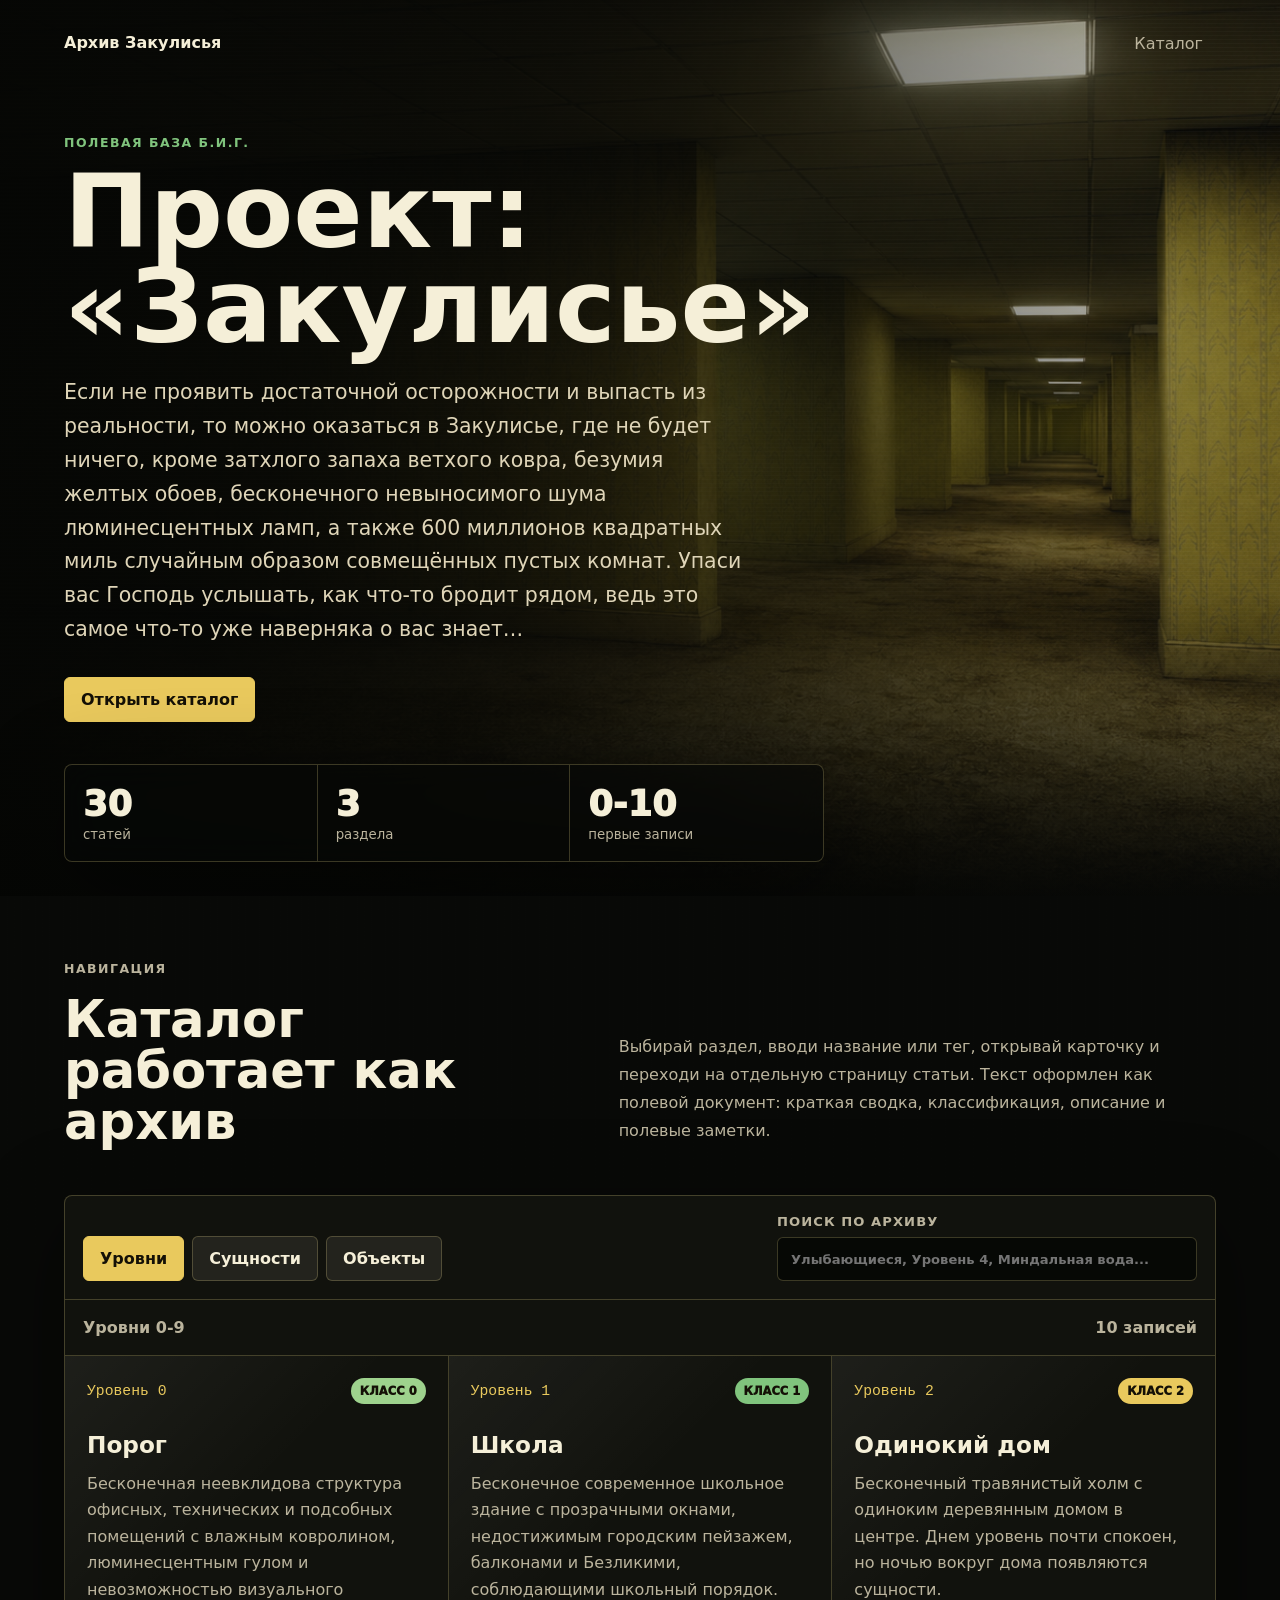
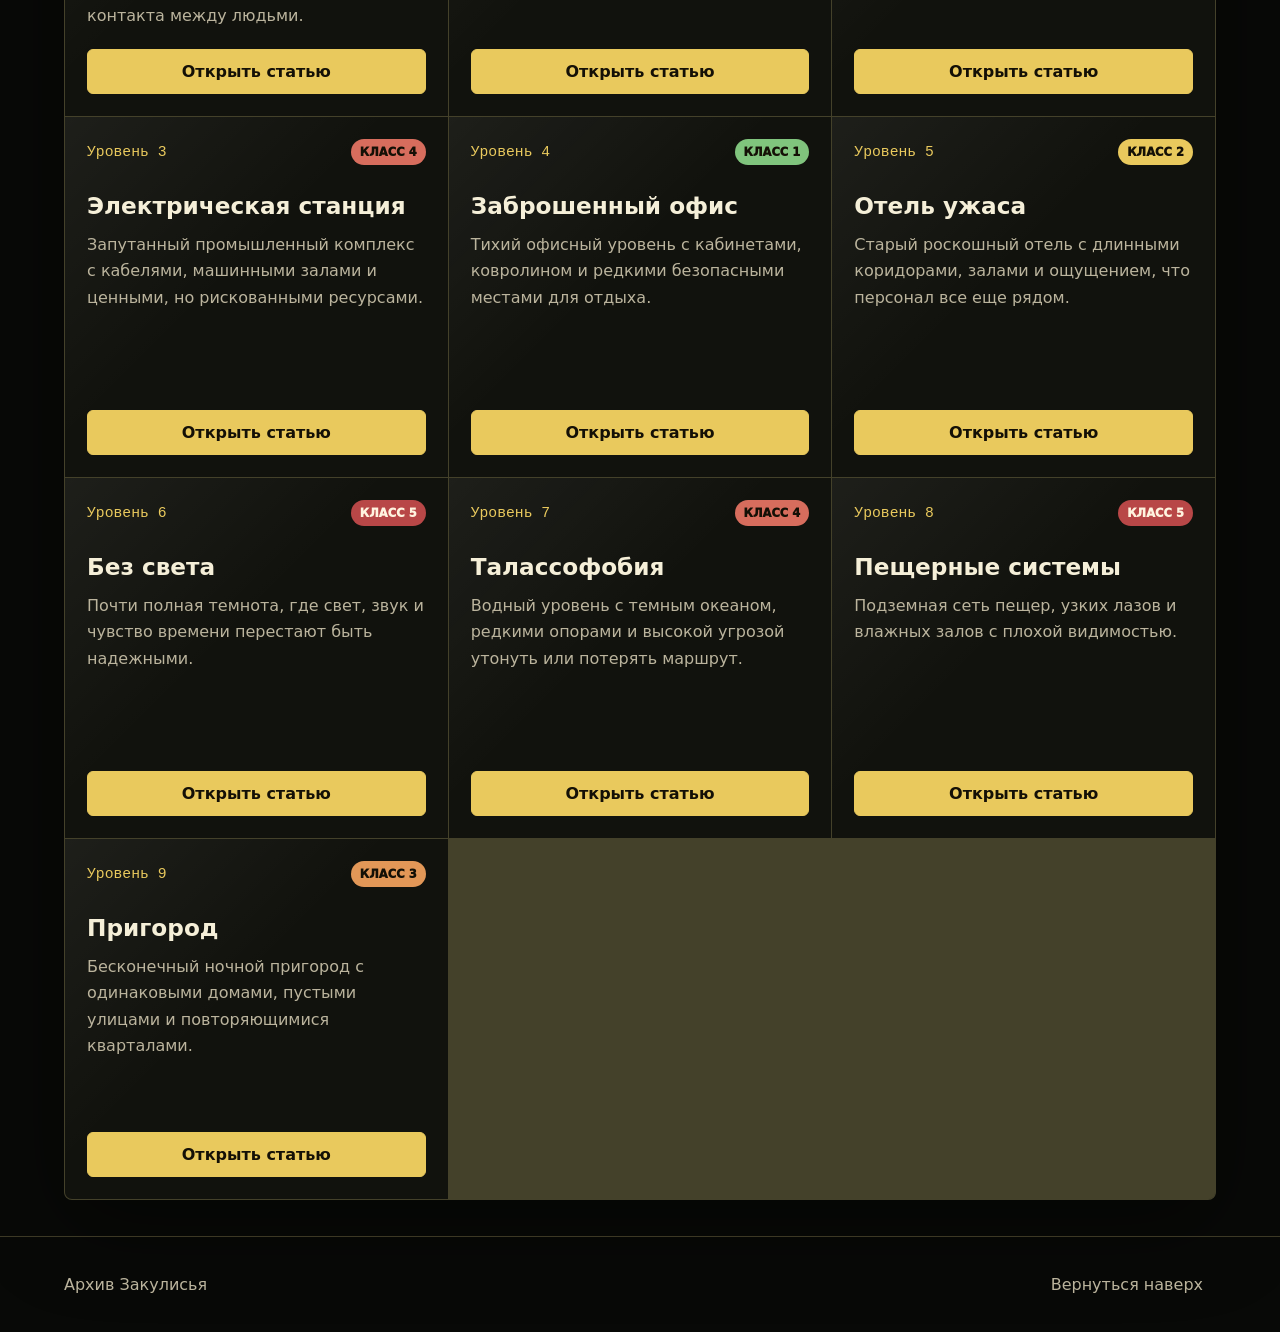
==== index.html @ 3fa53de5 "first commit" ====
<!doctype html>
<html lang="ru">
  <head>
    <meta charset="UTF-8" />
    <meta name="viewport" content="width=device-width, initial-scale=1.0" />
    <title>Архив Закулисья</title>
    <link rel="stylesheet" href="styles.css" />
  </head>
  <body>
    <header class="hero" id="top">
      <nav class="topbar" aria-label="Главная навигация">
        <a class="brand" href="#top" aria-label="Архив Закулисья">Архив Закулисья</a>
        <div class="nav-links">
          <a href="#archive">Каталог</a>
        </div>
      </nav>

      <section class="hero-content">
        <p class="kicker">Полевая база Б.И.Г.</p>
        <h1>Проект: «Закулисье»</h1>
        <p class="lead">
         Если не проявить достаточной осторожности и выпасть из реальности, то можно оказаться в Закулисье, где не будет ничего, кроме затхлого запаха ветхого ковра, безумия желтых обоев, бесконечного невыносимого шума люминесцентных ламп, а также 600 миллионов квадратных миль случайным образом совмещённых пустых комнат. Упаси вас Господь услышать, как что-то бродит рядом, ведь это самое что-то уже наверняка о вас знает…
        </p>
        <div class="hero-actions">
          <a class="button primary" href="#archive">Открыть каталог</a>
        </div>
      </section>

      <aside class="signal-panel" aria-label="Сводка архива">
        <div>
          <span>30</span>
          <small>статей</small>
        </div>
        <div>
          <span>3</span>
          <small>раздела</small>
        </div>
        <div>
          <span>0-10</span>
          <small>первые записи</small>
        </div>
      </aside>
    </header>

    <main>
      <section class="intro">
        <div>
          <p class="section-label">Навигация</p>
          <h2>Каталог работает как архив</h2>
        </div>
        <p>
          Выбирай раздел, вводи название или тег, открывай карточку и переходи
          на отдельную страницу статьи. Текст оформлен как полевой документ: краткая сводка,
          классификация, описание и полевые заметки.
        </p>
      </section>

      <section class="archive-shell" id="archive">
        <div class="controls" role="search">
          <div class="tabs" aria-label="Категории архива">
            <button class="tab active" type="button" data-filter="levels">Уровни</button>
            <button class="tab" type="button" data-filter="entities">Сущности</button>
            <button class="tab" type="button" data-filter="objects">Объекты</button>
          </div>
          <label class="search">
            <span>Поиск по архиву</span>
            <input id="searchInput" type="search" placeholder="Улыбающиеся, Уровень 4, Миндальная вода..." />
          </label>
        </div>

        <div class="archive-meta">
          <p id="categoryTitle">Уровни 0-9</p>
          <span id="resultCount">10 записей</span>
        </div>

        <div class="grid" id="cards" aria-live="polite"></div>
      </section>
    </main>

    <footer>
      <span>Архив Закулисья</span>
      <a href="#top">Вернуться наверх</a>
    </footer>

    <script src="script.js"></script>
  </body>
</html>
---- styles.css ----
:root {
  color-scheme: dark;
  --bg: #080907;
  --paper: #15150f;
  --paper-soft: #1c1b13;
  --panel: rgba(19, 20, 15, 0.9);
  --panel-strong: #11120d;
  --line: rgba(230, 211, 135, 0.24);
  --line-strong: rgba(230, 211, 135, 0.48);
  --text: #f5efd8;
  --muted: #bbb49d;
  --amber: #e9c95d;
  --green: #80c47d;
  --red: #d76d5d;
  --blue: #7eb8cb;
  --ink: #141006;
  --shadow: 0 24px 90px rgba(0, 0, 0, 0.46);
  font-family:
    Inter, ui-sans-serif, system-ui, -apple-system, BlinkMacSystemFont, "Segoe UI",
    sans-serif;
}

* {
  box-sizing: border-box;
}

html {
  scroll-behavior: smooth;
}

body {
  margin: 0;
  background:
    linear-gradient(180deg, rgba(8, 9, 7, 0.78), var(--bg) 44%),
    repeating-linear-gradient(90deg, rgba(255, 255, 255, 0.018) 0 1px, transparent 1px 7px),
    var(--bg);
  color: var(--text);
  overflow-x: hidden;
}

a {
  color: inherit;
}

h1,
h2,
h3,
p,
a,
button,
span,
small {
  overflow-wrap: anywhere;
}

button,
input {
  font: inherit;
}

.hero {
  min-height: 92vh;
  position: relative;
  display: grid;
  grid-template-rows: auto 1fr auto;
  padding: 24px clamp(18px, 5vw, 72px) 34px;
  overflow: hidden;
  isolation: isolate;
}

.hero::before {
  content: "";
  position: absolute;
  inset: 0;
  z-index: -2;
  background-image: url("assets/backrooms-hero.png");
  background-size: cover;
  background-position: center;
  transform: scale(1.02);
}

.hero::after {
  content: "";
  position: absolute;
  inset: 0;
  z-index: -1;
  background:
    linear-gradient(90deg, rgba(5, 6, 4, 0.92) 0%, rgba(5, 6, 4, 0.7) 46%, rgba(5, 6, 4, 0.24) 100%),
    linear-gradient(0deg, rgba(8, 9, 7, 0.98) 0%, transparent 34%),
    repeating-linear-gradient(0deg, rgba(255, 255, 255, 0.03) 0 1px, transparent 1px 4px);
}

.topbar,
footer {
  display: flex;
  align-items: center;
  justify-content: space-between;
  gap: 18px;
}

.brand {
  font-weight: 900;
  text-decoration: none;
  line-height: 1.15;
}

.nav-links {
  display: flex;
  flex-wrap: wrap;
  gap: 8px;
}

.nav-links a,
footer a {
  color: var(--muted);
  text-decoration: none;
  border: 1px solid transparent;
  padding: 9px 12px;
}

.nav-links a:hover,
footer a:hover {
  color: var(--text);
  border-color: var(--line);
}

.article-top {
  padding: 24px clamp(18px, 5vw, 72px);
  border-bottom: 1px solid var(--line);
  background:
    linear-gradient(90deg, rgba(232, 201, 90, 0.1), transparent 42%),
    rgba(7, 8, 7, 0.92);
}

.hero-content {
  align-self: center;
  width: min(820px, 100%);
  padding: 72px 0 42px;
}

.kicker,
.section-label {
  margin: 0 0 14px;
  color: var(--green);
  font-size: 0.78rem;
  font-weight: 900;
  letter-spacing: 0.12em;
  text-transform: uppercase;
}

h1,
h2,
h3,
h4,
p {
  margin-top: 0;
}

h1 {
  margin-bottom: 22px;
  font-size: clamp(2.6rem, 8vw, 6.8rem);
  line-height: 0.93;
  letter-spacing: 0;
  max-width: 13ch;
}

h2 {
  margin-bottom: 14px;
  font-size: clamp(2rem, 4vw, 4.4rem);
  line-height: 1;
  letter-spacing: 0;
}

h3 {
  line-height: 1.15;
}

.lead {
  max-width: 690px;
  color: #dfd5b8;
  font-size: clamp(1.04rem, 2vw, 1.28rem);
  line-height: 1.65;
}

.hero-actions {
  display: flex;
  flex-wrap: wrap;
  gap: 12px;
  margin-top: 30px;
}

.button,
.tab,
.open-article {
  border: 1px solid var(--line);
  border-radius: 6px;
  background: rgba(246, 240, 220, 0.08);
  color: var(--text);
  min-height: 44px;
  padding: 12px 16px;
  text-decoration: none;
  font-weight: 900;
  cursor: pointer;
}

.button.primary,
.tab.active,
.open-article {
  background: var(--amber);
  color: var(--ink);
  border-color: var(--amber);
}

.button.secondary:hover,
.tab:not(.active):hover {
  border-color: rgba(232, 201, 90, 0.72);
  background: rgba(232, 201, 90, 0.12);
}

.signal-panel {
  display: grid;
  grid-template-columns: repeat(3, minmax(0, 1fr));
  width: min(760px, 100%);
  border: 1px solid var(--line);
  border-radius: 8px;
  background: rgba(7, 8, 7, 0.7);
  backdrop-filter: blur(16px);
  box-shadow: var(--shadow);
  overflow: hidden;
}

.signal-panel div {
  padding: 18px;
  border-right: 1px solid var(--line);
}

.signal-panel div:last-child {
  border-right: 0;
}

.signal-panel span {
  display: block;
  font-size: clamp(1.4rem, 3vw, 2.2rem);
  font-weight: 950;
}

.signal-panel small {
  color: var(--muted);
}

main {
  padding: 62px clamp(18px, 5vw, 72px) 36px;
}

.article-main {
  padding-top: 42px;
}

.intro {
  display: grid;
  grid-template-columns: minmax(240px, 0.8fr) minmax(280px, 1fr);
  gap: clamp(24px, 6vw, 86px);
  align-items: end;
  max-width: 1180px;
  margin: 0 auto 34px;
}

.intro p {
  color: var(--muted);
  line-height: 1.75;
}

.archive-shell {
  max-width: 1280px;
  margin: 0 auto;
  border: 1px solid var(--line);
  border-radius: 8px;
  background: var(--panel);
  box-shadow: var(--shadow);
  overflow: hidden;
}

.controls {
  display: grid;
  grid-template-columns: 1fr minmax(260px, 420px);
  gap: 16px;
  align-items: end;
  padding: 18px;
  border-bottom: 1px solid var(--line);
}

.tabs {
  display: flex;
  flex-wrap: wrap;
  gap: 8px;
}

.search {
  display: grid;
  gap: 8px;
  color: var(--muted);
  font-size: 0.82rem;
  font-weight: 900;
  text-transform: uppercase;
  letter-spacing: 0.08em;
}

.search input {
  width: 100%;
  min-height: 44px;
  border: 1px solid var(--line);
  border-radius: 6px;
  background: rgba(5, 6, 4, 0.78);
  color: var(--text);
  padding: 11px 13px;
  font-weight: 650;
  text-transform: none;
  letter-spacing: 0;
  outline: none;
}

.search input:focus {
  border-color: var(--amber);
  box-shadow: 0 0 0 3px rgba(232, 201, 90, 0.16);
}

.archive-meta {
  display: flex;
  align-items: center;
  justify-content: space-between;
  gap: 14px;
  padding: 18px;
  border-bottom: 1px solid var(--line);
  color: var(--muted);
}

.archive-meta p,
.archive-meta span {
  margin: 0;
  font-weight: 900;
}

.grid {
  display: grid;
  grid-template-columns: repeat(3, minmax(0, 1fr));
  gap: 1px;
  background: var(--line);
}

.card {
  min-height: 360px;
  display: flex;
  flex-direction: column;
  padding: 22px;
  background:
    linear-gradient(135deg, rgba(255, 255, 255, 0.055), transparent 44%),
    var(--panel-strong);
}

.card:hover {
  background:
    linear-gradient(135deg, rgba(232, 201, 90, 0.12), transparent 50%),
    #17180f;
}

.card-top,
.article-meta {
  display: flex;
  align-items: center;
  justify-content: space-between;
  gap: 12px;
}

.card-top {
  margin-bottom: 28px;
}

.number,
.doc-code {
  color: var(--amber);
  font-family: "Courier New", monospace;
  font-size: 0.92rem;
}

.danger,
.state-pill {
  color: var(--ink);
  background: var(--amber);
  border-radius: 999px;
  padding: 6px 9px;
  font-size: 0.72rem;
  font-weight: 950;
  text-transform: uppercase;
}

.danger.class-0,
.state-pill.class-0 {
  background: #9ed28d;
}

.danger.class-1,
.state-pill.class-1,
.danger.safe,
.state-pill.safe {
  background: var(--green);
}

.danger.class-2,
.state-pill.class-2,
.danger.warning,
.state-pill.warning {
  background: var(--amber);
}

.danger.class-3,
.state-pill.class-3 {
  background: #e29757;
}

.danger.class-4,
.state-pill.class-4 {
  background: var(--red);
}

.danger.class-5,
.state-pill.class-5 {
  background: #b84747;
  color: #fff3df;
}

.danger.hostile,
.state-pill.hostile {
  background: var(--red);
}

.danger.unknown,
.state-pill.unknown {
  background: var(--blue);
}

.card h3 {
  margin-bottom: 12px;
  font-size: 1.45rem;
}

.card p {
  color: var(--muted);
  line-height: 1.65;
}

.open-article {
  display: inline-flex;
  align-items: center;
  justify-content: center;
  width: 100%;
  margin-top: auto;
  text-align: center;
}

.reader-shell {
  max-width: 1080px;
  margin: 76px auto 0;
}

.article-page {
  min-height: 720px;
  border: 1px solid var(--line);
  border-radius: 8px;
  background:
    linear-gradient(90deg, rgba(255, 255, 255, 0.035), transparent 22%),
    var(--paper);
  box-shadow: var(--shadow);
  overflow: hidden;
}

.article-header {
  padding: clamp(22px, 4vw, 42px);
  border-bottom: 1px solid var(--line);
  background:
    linear-gradient(135deg, rgba(232, 201, 90, 0.13), transparent 38%),
    var(--paper-soft);
}

.article-header h2 {
  max-width: 920px;
  margin: 12px 0 12px;
  font-size: clamp(2.1rem, 6vw, 5.2rem);
}

.article-subtitle {
  max-width: 820px;
  color: #ded5ba;
  font-size: 1.08rem;
  line-height: 1.7;
}

.survival-box {
  display: grid;
  grid-template-columns: minmax(160px, 220px) 1fr;
  margin: clamp(18px, 4vw, 30px) clamp(22px, 4vw, 42px) 0;
  border: 1px solid var(--line-strong);
  border-radius: 8px;
  overflow: hidden;
}

.survival-grade {
  display: flex;
  align-items: center;
  justify-content: center;
  min-height: 120px;
  background: transparent;
  color: inherit;
  text-align: center;
  padding: 18px;
}

.survival-grade.class-0 {
  background: transparent;
}

.survival-grade.class-1 {
  background: transparent;
}

.survival-grade.class-3 {
  background: transparent;
}

.survival-grade.class-4 {
  background: transparent;
}

.survival-grade.class-5 {
  background: transparent;
  color: inherit;
}

.difficulty-icon {
  width: clamp(96px, 14vw, 148px);
  height: clamp(96px, 14vw, 148px);
  display: block;
  object-fit: contain;
  margin: 0 auto;
  filter: drop-shadow(0 8px 16px rgba(0, 0, 0, 0.24));
}

.survival-copy {
  display: grid;
  gap: 10px;
  padding: 18px;
  background: rgba(0, 0, 0, 0.16);
}

.survival-copy p {
  margin: 0;
  color: var(--muted);
  line-height: 1.65;
}

.article-body {
  padding: clamp(22px, 4vw, 42px);
}

.article-gallery {
  display: grid;
  grid-template-columns: 1.2fr 0.8fr;
  gap: 12px;
  margin: 0 0 30px;
}

.article-gallery figure {
  min-height: 210px;
  margin: 0;
  position: relative;
  border: 1px solid var(--line);
  border-radius: 8px;
  background:
    linear-gradient(135deg, rgba(232, 201, 90, 0.14), transparent),
    #10110d;
  overflow: hidden;
}

.article-gallery figure:first-child {
  grid-row: span 2;
  min-height: 438px;
}

.article-gallery img {
  width: 100%;
  height: 100%;
  display: block;
  object-fit: cover;
}

.article-gallery figcaption {
  position: absolute;
  left: 10px;
  right: 10px;
  bottom: 10px;
  border-radius: 6px;
  background: rgba(5, 6, 4, 0.78);
  color: var(--text);
  padding: 8px 10px;
  font-size: 0.82rem;
  line-height: 1.4;
}

.article-gallery .image-missing img {
  display: none;
}

.article-gallery .image-missing::before {
  content: "Добавь файл изображения в assets";
  position: absolute;
  inset: 0;
  display: grid;
  place-items: center;
  padding: 22px;
  color: var(--muted);
  text-align: center;
}

.toc {
  display: flex;
  flex-wrap: wrap;
  gap: 8px;
  margin-bottom: 28px;
}

.toc span {
  border: 1px solid var(--line);
  border-radius: 999px;
  color: var(--muted);
  padding: 7px 10px;
  font-size: 0.82rem;
}

.article-section {
  padding: 28px 0;
  border-top: 1px solid var(--line);
}

.article-section:first-of-type {
  border-top: 0;
  padding-top: 0;
}

.article-section h3 {
  margin-bottom: 14px;
  color: var(--amber);
  font-size: 1.35rem;
}

.article-section p {
  color: #d8cfb4;
  line-height: 1.78;
}

.empty-state {
  min-height: 260px;
}

footer {
  padding: 28px clamp(18px, 5vw, 72px);
  color: var(--muted);
  border-top: 1px solid var(--line);
}

@media (max-width: 980px) {
  .hero {
    min-height: 700px;
  }

  .controls,
  .intro {
    grid-template-columns: 1fr;
  }

  .grid {
    grid-template-columns: repeat(2, minmax(0, 1fr));
  }
}

@media (max-width: 680px) {
  body {
    background:
      linear-gradient(180deg, rgba(8, 9, 7, 0.9), var(--bg) 38%),
      var(--bg);
  }

  .hero {
    min-height: 620px;
    padding: 18px 14px;
  }

  .topbar,
  footer {
    align-items: flex-start;
    flex-direction: column;
    gap: 10px;
  }

  .article-top {
    padding: 16px 14px;
  }

  .brand {
    font-size: 1rem;
  }

  .nav-links,
  .hero-actions,
  .tabs {
    width: 100%;
  }

  .nav-links a {
    min-height: 40px;
    padding: 8px 10px;
  }

  .hero-content {
    padding: 38px 0 28px;
  }

  h1 {
    max-width: 100%;
    margin-bottom: 16px;
    font-size: clamp(2.15rem, 14vw, 3.4rem);
    line-height: 0.98;
  }

  h2 {
    font-size: clamp(1.7rem, 9vw, 2.55rem);
    line-height: 1.05;
  }

  .lead {
    font-size: 1rem;
    line-height: 1.55;
  }

  .button,
  .tab,
  .open-article {
    width: 100%;
    min-height: 46px;
    padding: 11px 12px;
  }

  .tabs {
    display: grid;
    grid-template-columns: 1fr;
  }

  .signal-panel,
  .survival-box,
  .article-gallery {
    grid-template-columns: 1fr;
  }

  .signal-panel div {
    border-right: 0;
    border-bottom: 1px solid var(--line);
  }

  .signal-panel div:last-child {
    border-bottom: 0;
  }

  main {
    padding: 38px 14px 28px;
  }

  .article-main {
    padding-top: 18px;
  }

  .intro {
    margin-bottom: 24px;
  }

  .intro p,
  .card p,
  .article-subtitle,
  .article-section p {
    line-height: 1.62;
  }

  .archive-shell,
  .article-page {
    border-radius: 6px;
  }

  .controls,
  .archive-meta {
    padding: 14px;
  }

  .archive-meta {
    align-items: flex-start;
    flex-direction: column;
  }

  .grid {
    grid-template-columns: 1fr;
  }

  .card {
    min-height: auto;
    padding: 18px;
  }

  .card-top {
    margin-bottom: 18px;
  }

  .card h3 {
    font-size: 1.28rem;
  }

  .reader-shell {
    margin: 0 auto;
  }

  .article-page {
    min-height: auto;
  }

  .article-meta {
    align-items: flex-start;
    flex-direction: column;
  }

  .article-header,
  .article-body {
    padding: 18px;
  }

  .article-header h2 {
    font-size: clamp(2rem, 13vw, 3.35rem);
    line-height: 1;
  }

  .article-subtitle {
    font-size: 0.98rem;
  }

  .survival-box {
    margin: 16px 18px 0;
  }

  .survival-grade {
    min-height: 96px;
    padding: 14px;
  }

  .difficulty-icon {
    width: min(42vw, 128px);
    height: min(42vw, 128px);
  }

  .survival-copy {
    padding: 14px;
  }

  .survival-copy p {
    line-height: 1.5;
  }

  .article-gallery {
    gap: 10px;
    margin-bottom: 22px;
  }

  .article-gallery figure,
  .article-gallery figure:first-child {
    min-height: auto;
    aspect-ratio: 4 / 3;
    grid-row: auto;
  }

  .article-gallery figcaption {
    position: static;
    border-radius: 0;
    background: rgba(5, 6, 4, 0.88);
  }

  .toc {
    gap: 6px;
    margin-bottom: 20px;
  }

  .toc span {
    border-radius: 6px;
    font-size: 0.78rem;
  }

  .article-section {
    padding: 22px 0;
  }

  footer {
    padding: 22px 14px;
  }
}

@media (max-width: 390px) {
  .hero {
    min-height: 580px;
  }

  .signal-panel span {
    font-size: 1.35rem;
  }

  .danger,
  .state-pill {
    font-size: 0.66rem;
  }
}
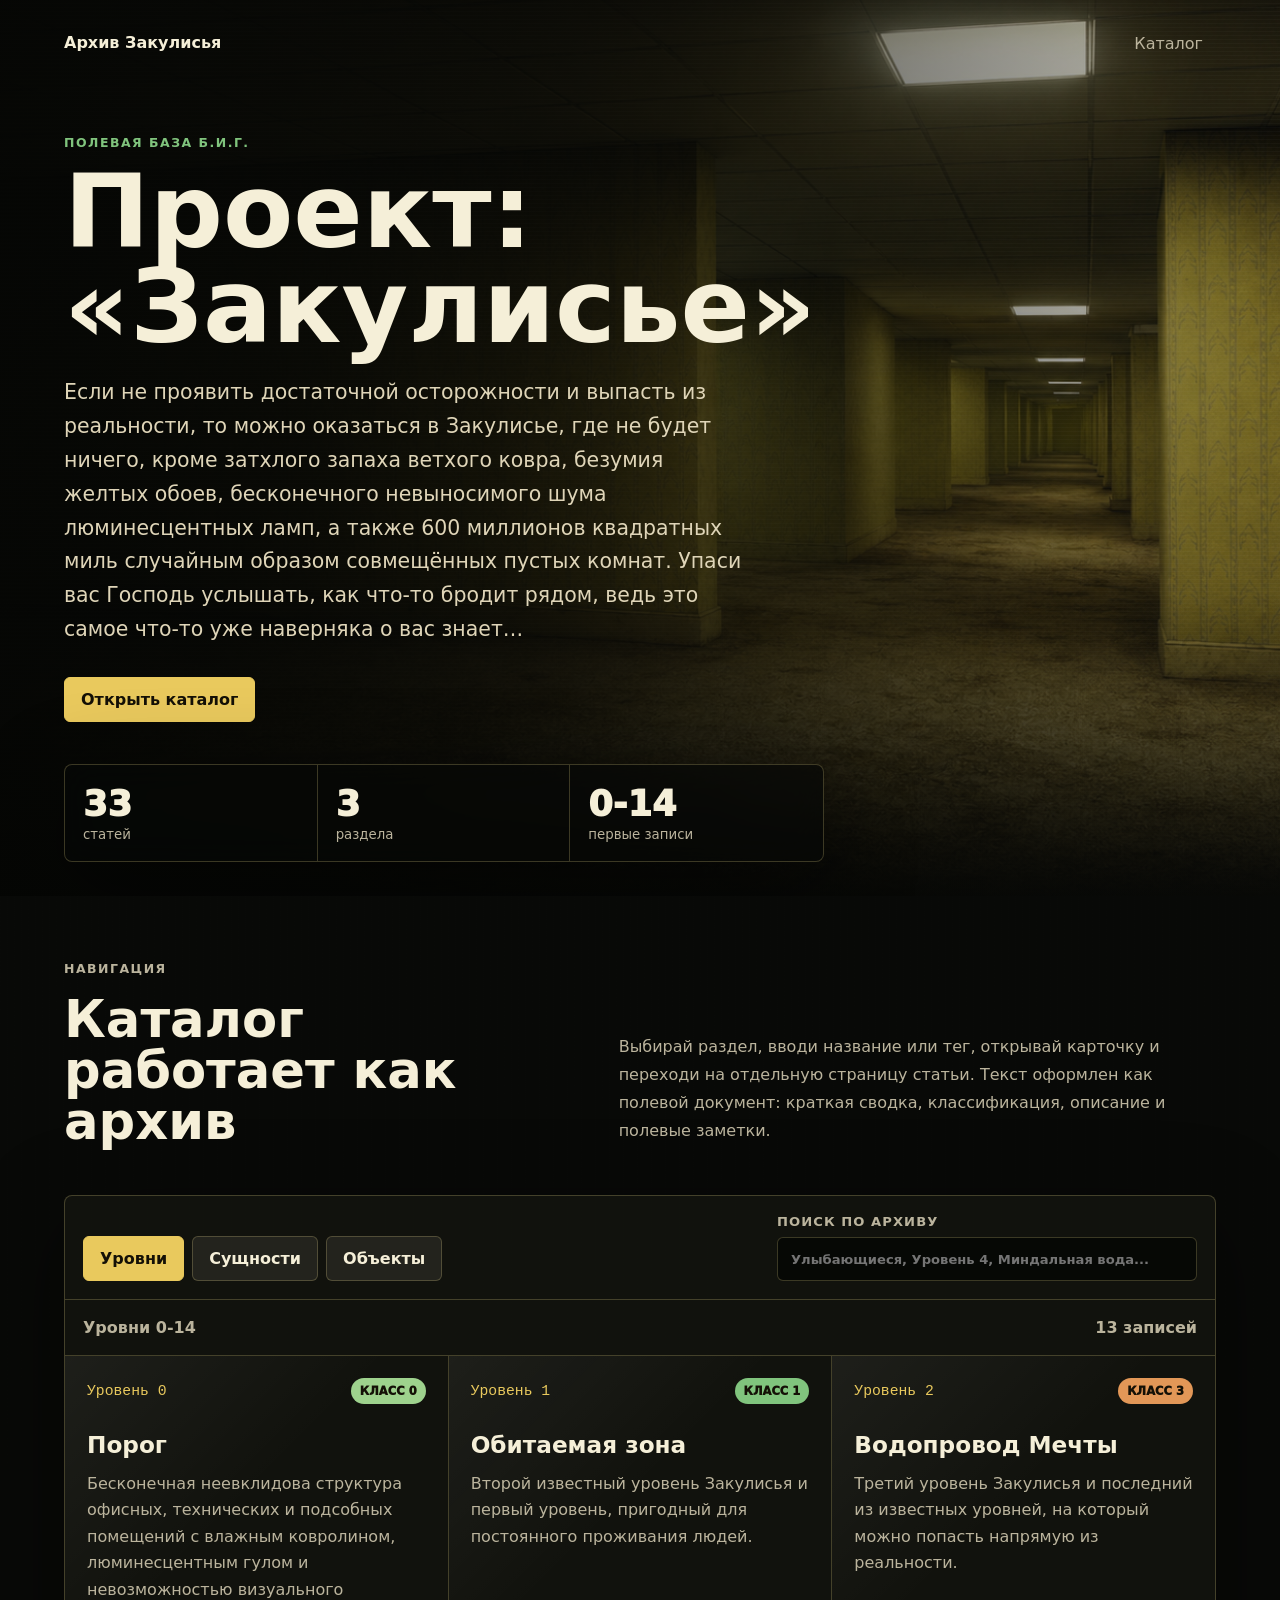
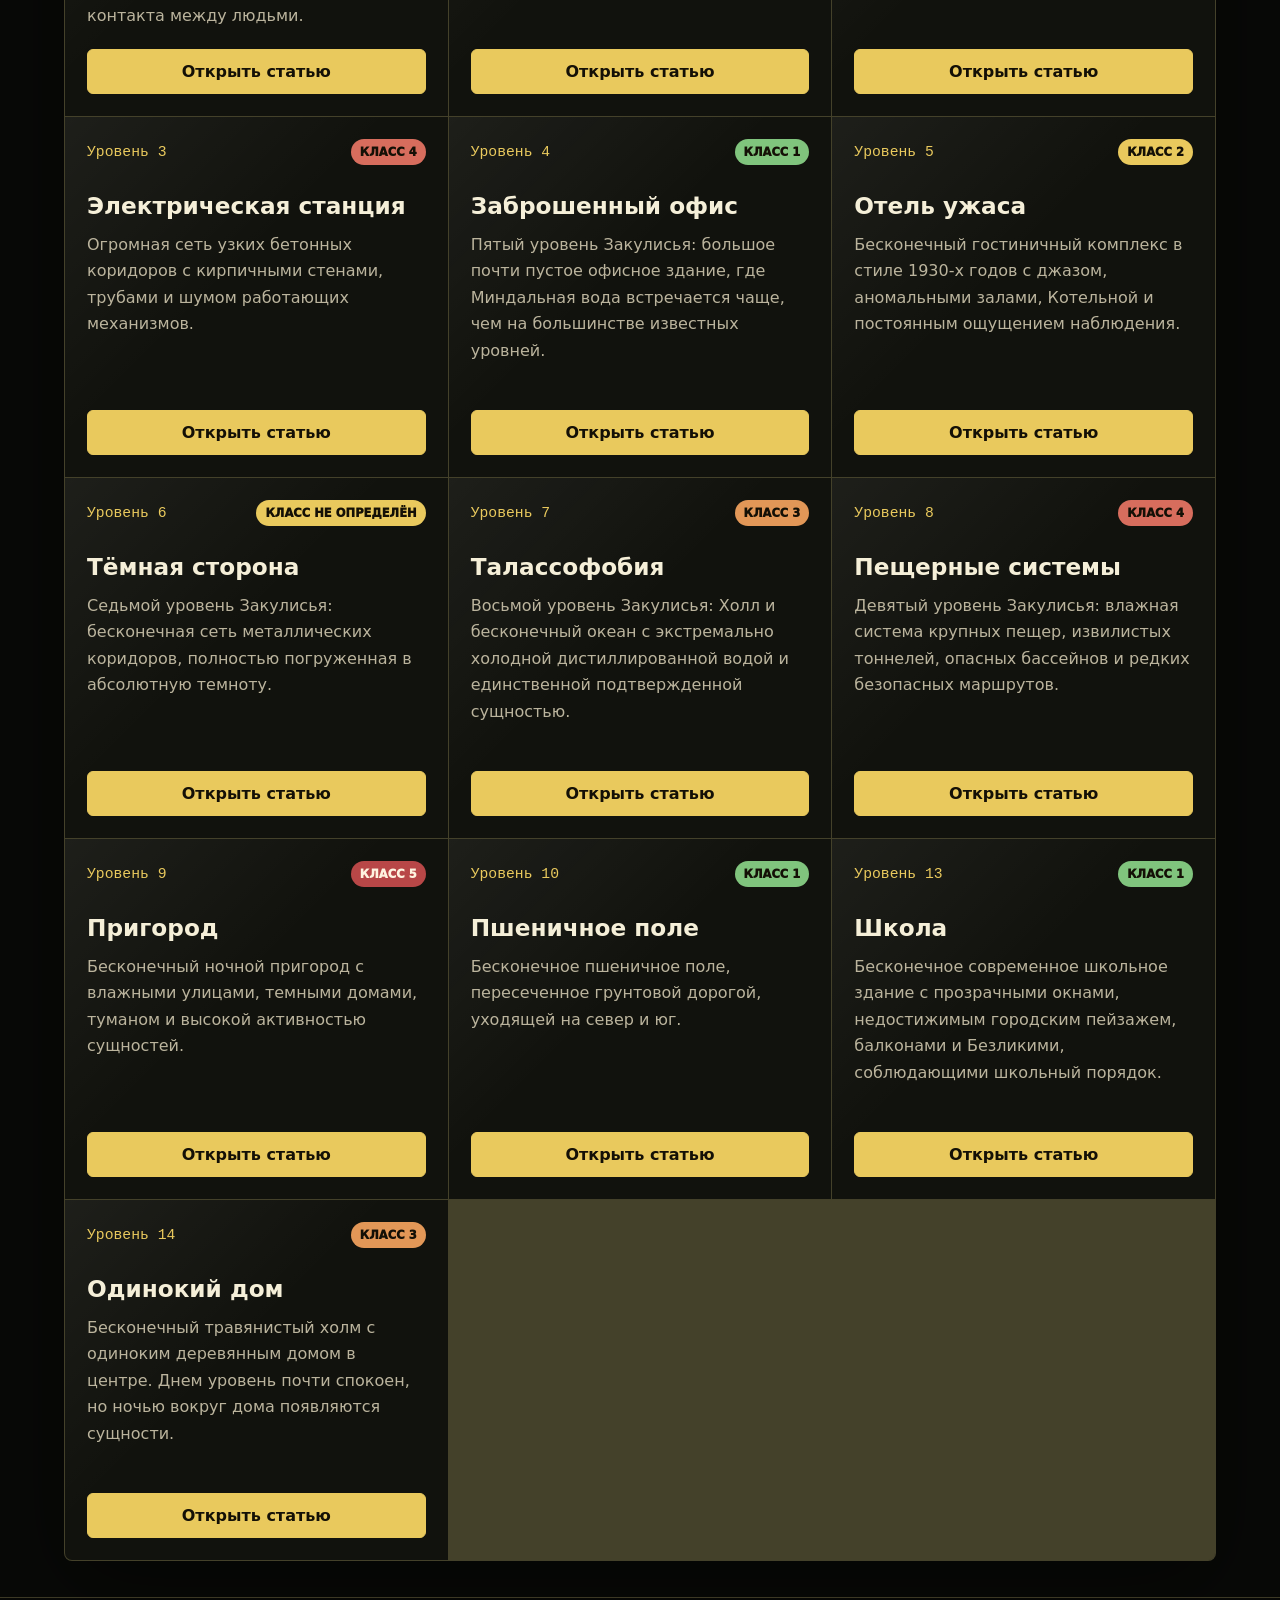
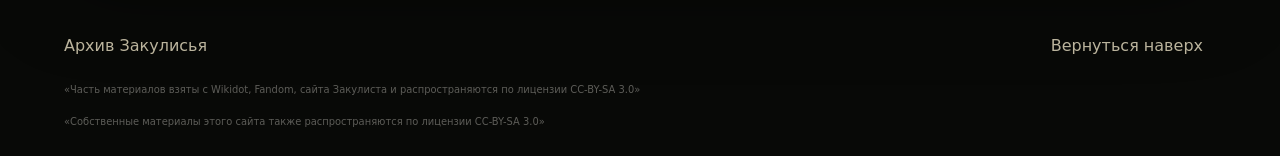
==== commit 59a00d6d: "second commit" ====
--- a/index.html
+++ b/index.html
@@ -28,7 +28,7 @@
 
       <aside class="signal-panel" aria-label="Сводка архива">
         <div>
-          <span>30</span>
+          <span>33</span>
           <small>статей</small>
         </div>
         <div>
@@ -36,7 +36,7 @@
           <small>раздела</small>
         </div>
         <div>
-          <span>0-10</span>
+          <span>0-14</span>
           <small>первые записи</small>
         </div>
       </aside>
@@ -69,8 +69,8 @@
         </div>
 
         <div class="archive-meta">
-          <p id="categoryTitle">Уровни 0-9</p>
-          <span id="resultCount">10 записей</span>
+          <p id="categoryTitle">Уровни 0-14</p>
+          <span id="resultCount">13 записей</span>
         </div>
 
         <div class="grid" id="cards" aria-live="polite"></div>
@@ -80,6 +80,8 @@
     <footer>
       <span>Архив Закулисья</span>
       <a href="#top">Вернуться наверх</a>
+      <small class="license-note">«Часть материалов взяты с Wikidot, Fandom, сайта Закулиста и распространяются по лицензии CC-BY-SA 3.0»</small>
+      <small class="license-note">«Собственные материалы этого сайта также распространяются по лицензии CC-BY-SA 3.0»</small>
     </footer>
 
     <script src="script.js"></script>
--- a/styles.css
+++ b/styles.css
@@ -664,6 +664,14 @@
   padding: 28px clamp(18px, 5vw, 72px);
   color: var(--muted);
   border-top: 1px solid var(--line);
+  flex-wrap: wrap;
+}
+
+.license-note {
+  flex-basis: 100%;
+  color: rgba(232, 230, 221, 0.38);
+  font-size: 0.62rem;
+  line-height: 1.35;
 }
 
 @media (max-width: 980px) {
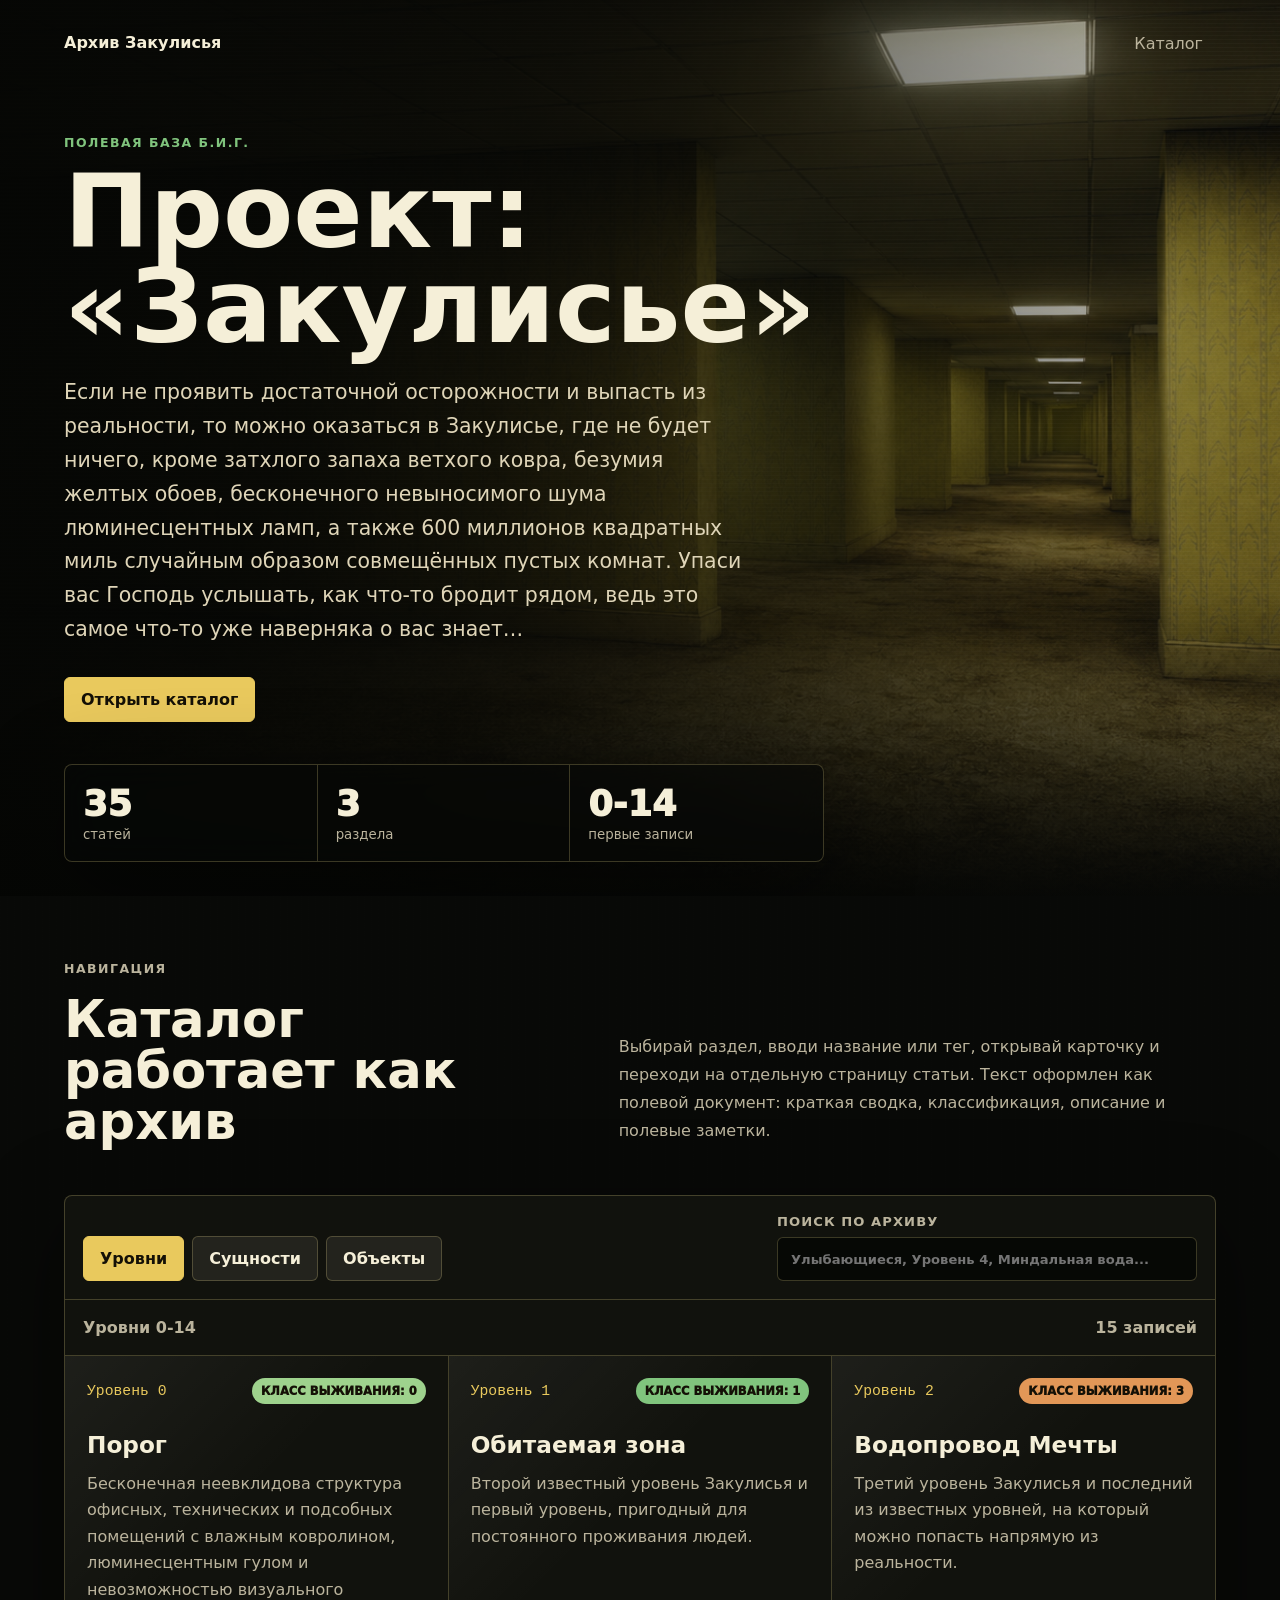
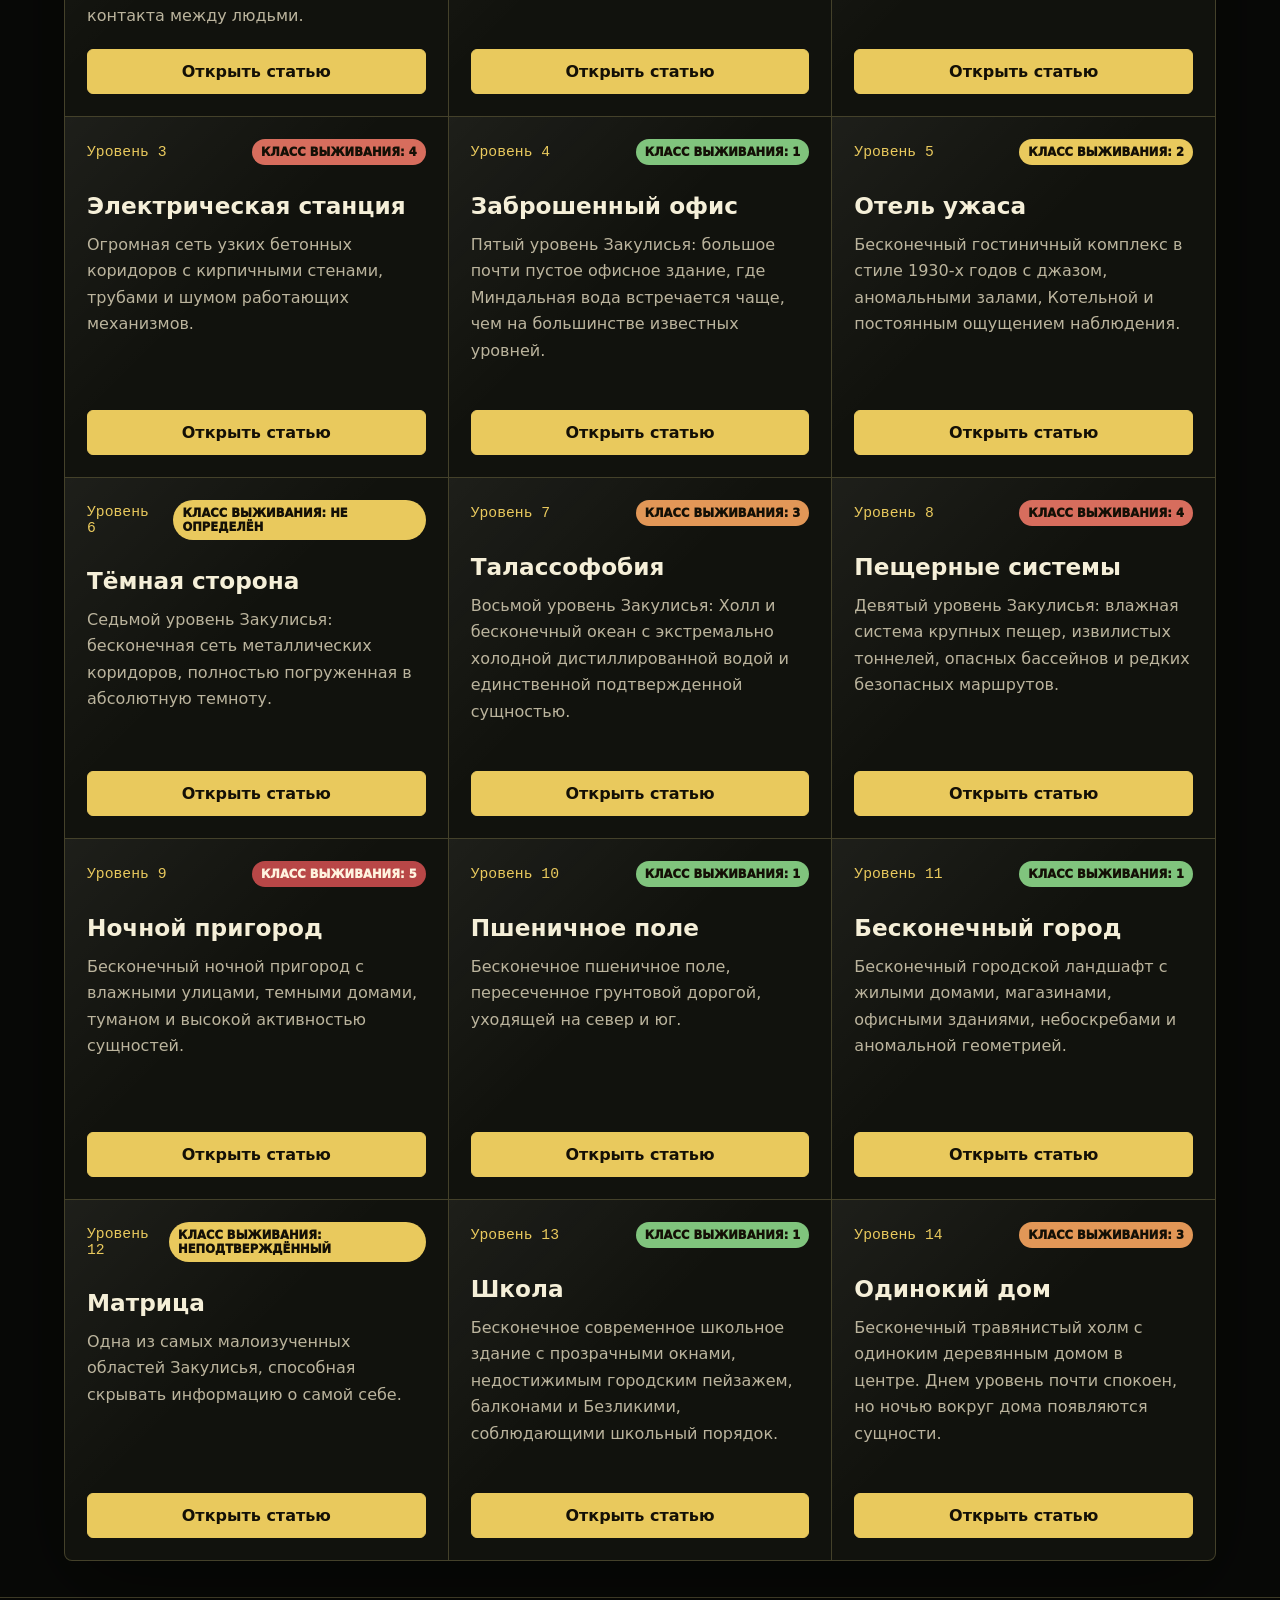
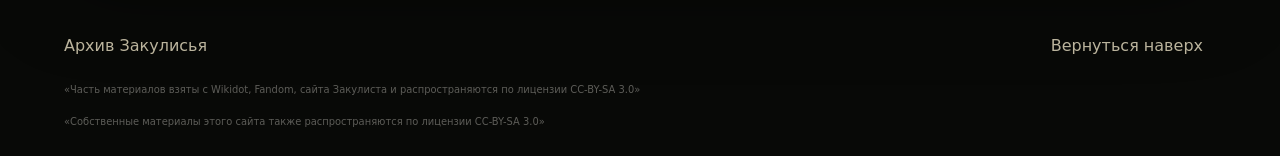
==== commit 8039d43d: "Add new levels" ====
--- a/index.html
+++ b/index.html
@@ -28,7 +28,7 @@
 
       <aside class="signal-panel" aria-label="Сводка архива">
         <div>
-          <span>33</span>
+          <span>35</span>
           <small>статей</small>
         </div>
         <div>
@@ -70,7 +70,7 @@
 
         <div class="archive-meta">
           <p id="categoryTitle">Уровни 0-14</p>
-          <span id="resultCount">13 записей</span>
+          <span id="resultCount">15 записей</span>
         </div>
 
         <div class="grid" id="cards" aria-live="polite"></div>
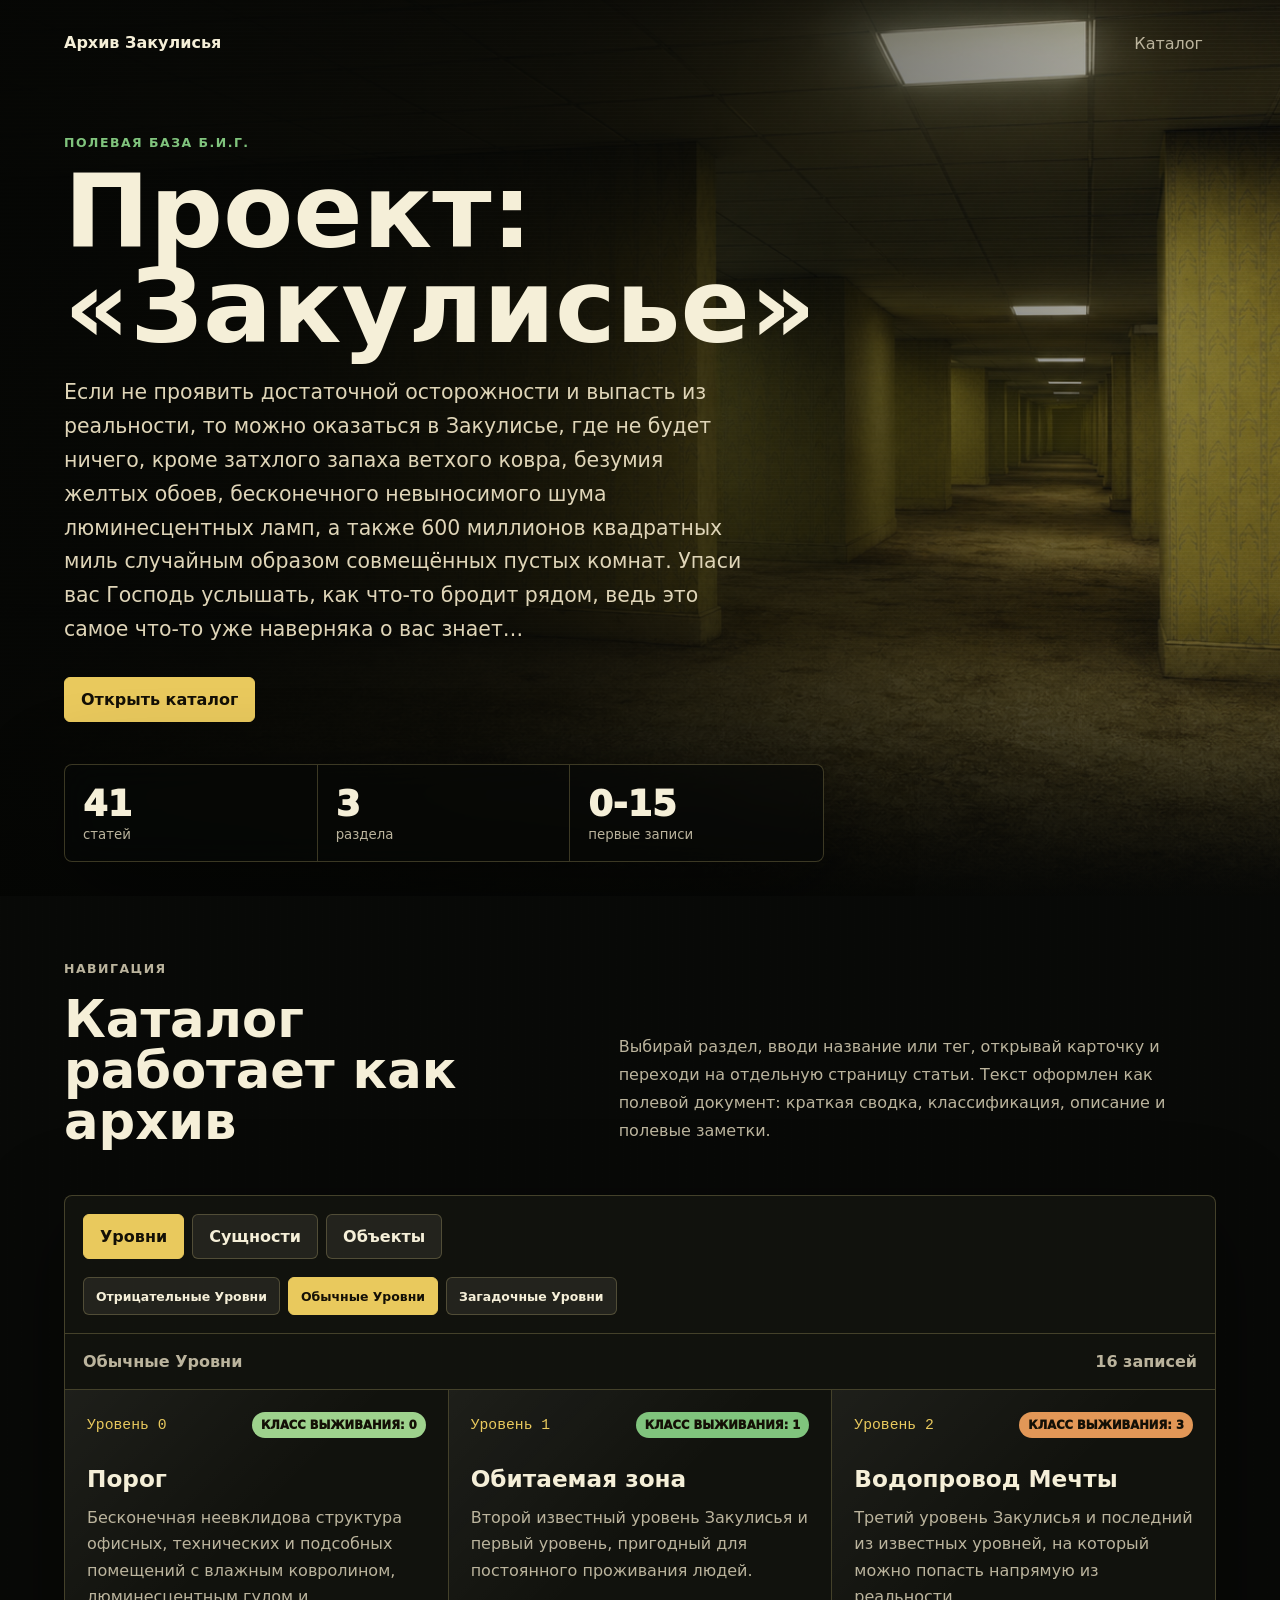
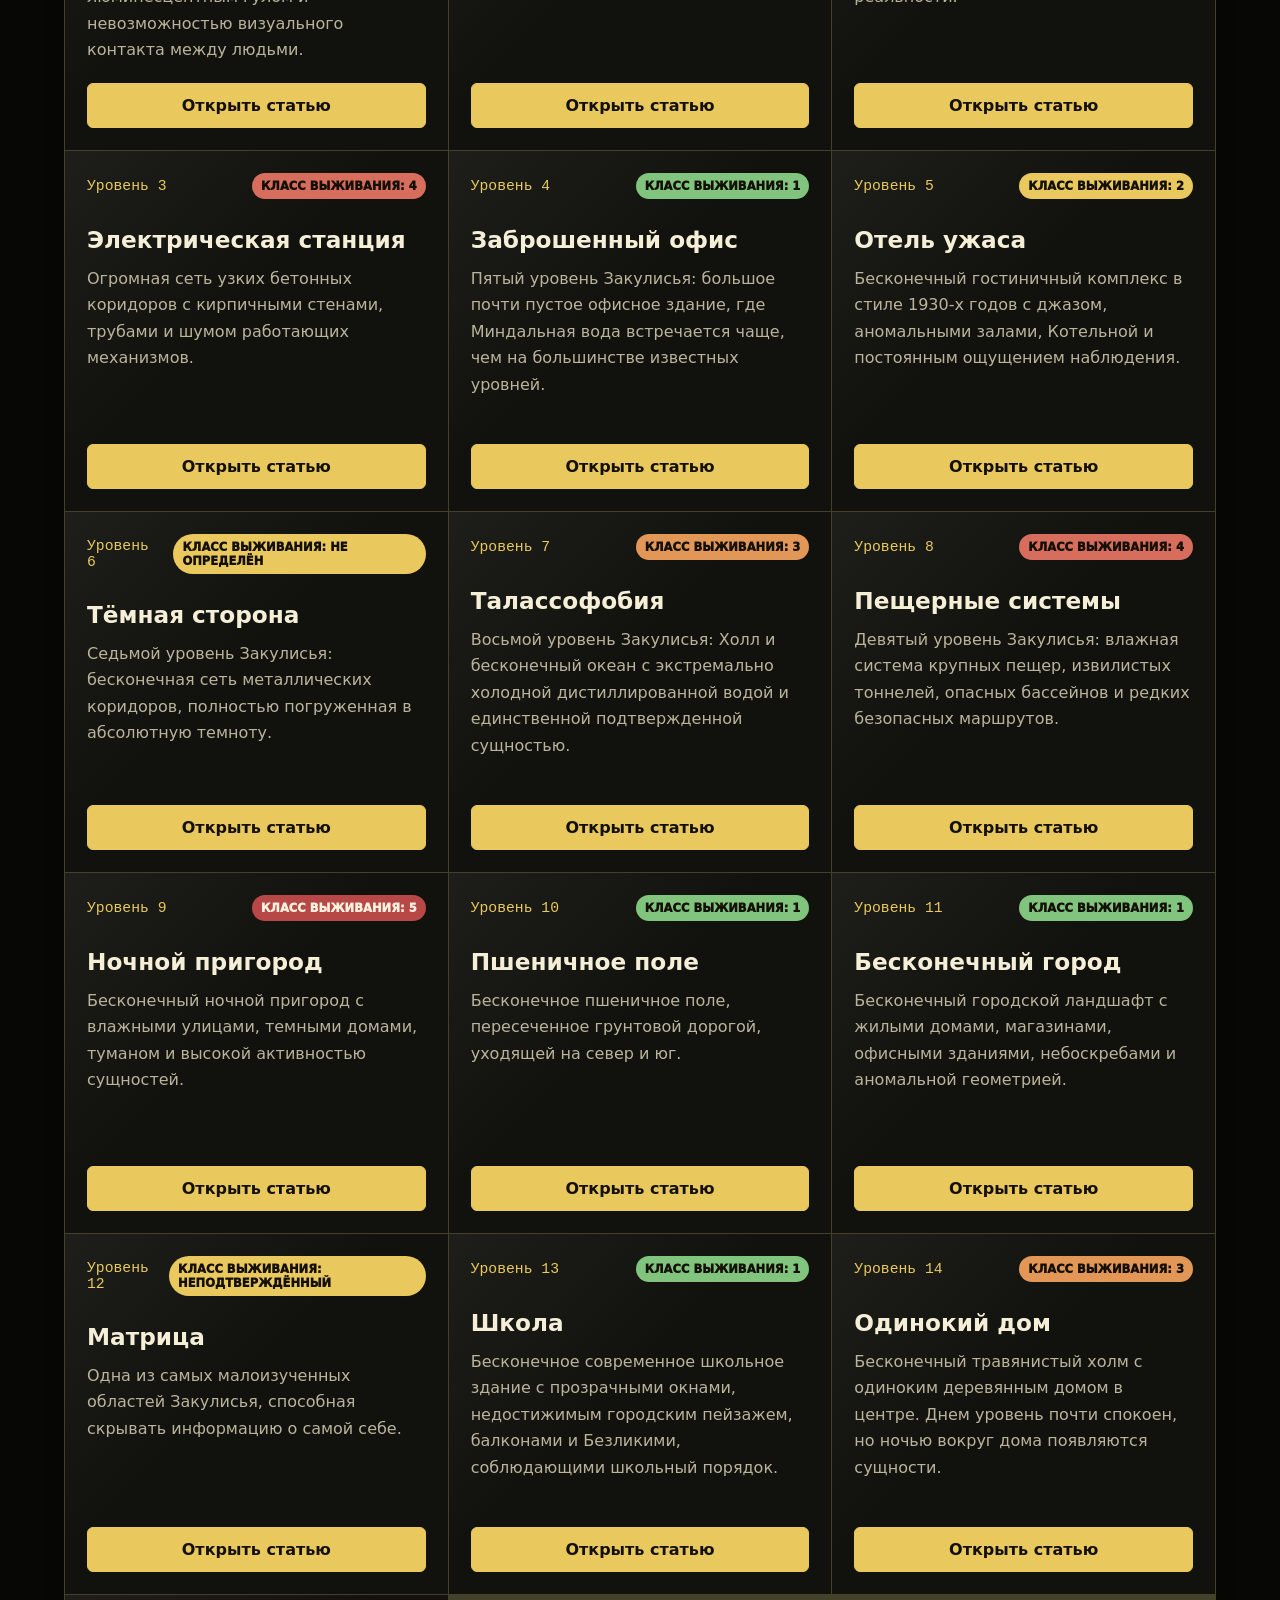
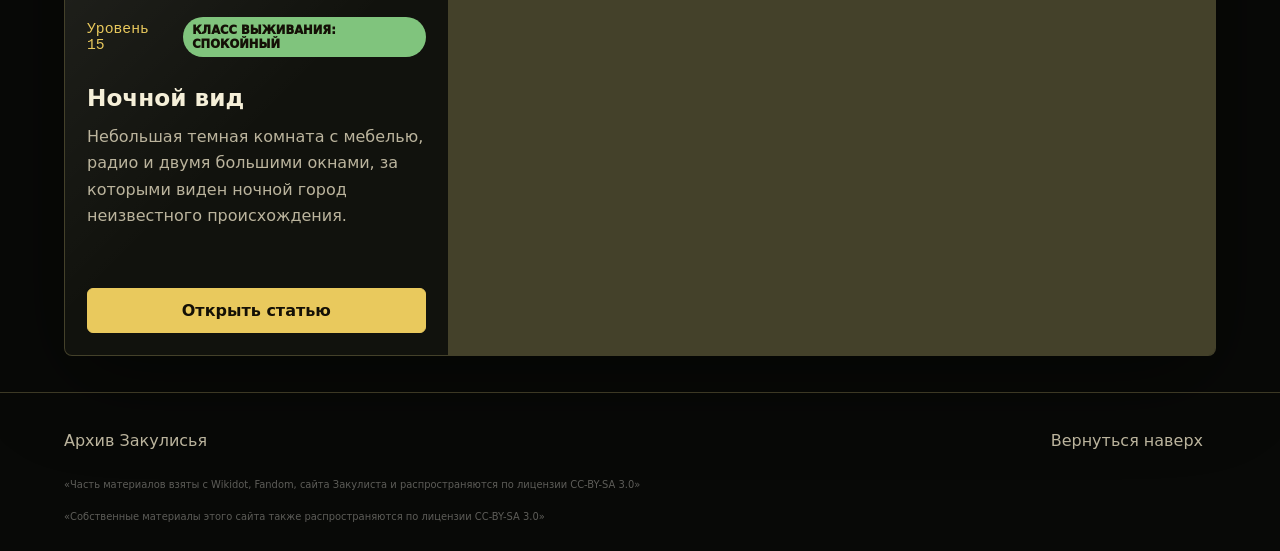
==== commit f80dd611: "add 24 entities" ====
--- a/index.html
+++ b/index.html
@@ -28,7 +28,7 @@
 
       <aside class="signal-panel" aria-label="Сводка архива">
         <div>
-          <span>35</span>
+          <span>41</span>
           <small>статей</small>
         </div>
         <div>
@@ -36,7 +36,7 @@
           <small>раздела</small>
         </div>
         <div>
-          <span>0-14</span>
+          <span>0-15</span>
           <small>первые записи</small>
         </div>
       </aside>
@@ -62,15 +62,16 @@
             <button class="tab" type="button" data-filter="entities">Сущности</button>
             <button class="tab" type="button" data-filter="objects">Объекты</button>
           </div>
-          <label class="search">
-            <span>Поиск по архиву</span>
-            <input id="searchInput" type="search" placeholder="Улыбающиеся, Уровень 4, Миндальная вода..." />
-          </label>
+          <div class="level-subsections" id="levelSubsections" aria-label="Подразделы уровней">
+            <button class="subsection-tab" type="button" data-level-section="negative">Отрицательные Уровни</button>
+            <button class="subsection-tab active" type="button" data-level-section="normal">Обычные Уровни</button>
+            <button class="subsection-tab" type="button" data-level-section="enigmatic">Загадочные Уровни</button>
+          </div>
         </div>
 
         <div class="archive-meta">
-          <p id="categoryTitle">Уровни 0-14</p>
-          <span id="resultCount">15 записей</span>
+          <p id="categoryTitle">Уровни 0-15</p>
+          <span id="resultCount">16 записей</span>
         </div>
 
         <div class="grid" id="cards" aria-live="polite"></div>
@@ -84,6 +85,10 @@
       <small class="license-note">«Собственные материалы этого сайта также распространяются по лицензии CC-BY-SA 3.0»</small>
     </footer>
 
-    <script src="script.js"></script>
+    <script>
+      const script = document.createElement("script");
+      script.src = `script.js?v=${Date.now()}`;
+      document.body.appendChild(script);
+    </script>
   </body>
 </html>
--- a/styles.css
+++ b/styles.css
@@ -191,6 +191,7 @@
 
 .button,
 .tab,
+.subsection-tab,
 .open-article {
   border: 1px solid var(--line);
   border-radius: 6px;
@@ -205,6 +206,7 @@
 
 .button.primary,
 .tab.active,
+.subsection-tab.active,
 .open-article {
   background: var(--amber);
   color: var(--ink);
@@ -212,7 +214,8 @@
 }
 
 .button.secondary:hover,
-.tab:not(.active):hover {
+.tab:not(.active):hover,
+.subsection-tab:not(.active):hover {
   border-color: rgba(232, 201, 90, 0.72);
   background: rgba(232, 201, 90, 0.12);
 }
@@ -282,7 +285,7 @@
 
 .controls {
   display: grid;
-  grid-template-columns: 1fr minmax(260px, 420px);
+  grid-template-columns: 1fr;
   gap: 16px;
   align-items: end;
   padding: 18px;
@@ -295,33 +298,22 @@
   gap: 8px;
 }
 
-.search {
-  display: grid;
+.level-subsections {
+  grid-column: 1 / -1;
+  display: flex;
+  flex-wrap: wrap;
   gap: 8px;
-  color: var(--muted);
-  font-size: 0.82rem;
-  font-weight: 900;
-  text-transform: uppercase;
-  letter-spacing: 0.08em;
-}
-
-.search input {
-  width: 100%;
-  min-height: 44px;
-  border: 1px solid var(--line);
-  border-radius: 6px;
-  background: rgba(5, 6, 4, 0.78);
-  color: var(--text);
-  padding: 11px 13px;
-  font-weight: 650;
-  text-transform: none;
-  letter-spacing: 0;
-  outline: none;
-}
-
-.search input:focus {
-  border-color: var(--amber);
-  box-shadow: 0 0 0 3px rgba(232, 201, 90, 0.16);
+  padding-top: 2px;
+}
+
+.level-subsections.is-hidden {
+  display: none;
+}
+
+.subsection-tab {
+  min-height: 38px;
+  padding: 9px 12px;
+  font-size: 0.78rem;
 }
 
 .archive-meta {
@@ -400,6 +392,8 @@
 
 .danger.class-1,
 .state-pill.class-1,
+.danger.class-CALM,
+.state-pill.class-CALM,
 .danger.safe,
 .state-pill.safe {
   background: var(--green);
@@ -605,12 +599,33 @@
   line-height: 1.4;
 }
 
+.article-gallery .image-note {
+  grid-column: 1 / -1;
+  min-height: 220px;
+  background: rgba(255, 255, 255, 0.04);
+  border: 1px dashed rgba(205, 196, 165, 0.38);
+}
+
+.article-gallery .image-note figcaption {
+  position: static;
+  min-height: 220px;
+  display: grid;
+  place-items: center;
+  background: transparent;
+  color: var(--muted);
+  text-align: center;
+  font-size: clamp(1.25rem, 2.4vw, 2rem);
+  font-weight: 700;
+  line-height: 1.35;
+  padding: 28px;
+}
+
 .article-gallery .image-missing img {
   display: none;
 }
 
 .article-gallery .image-missing::before {
-  content: "Добавь файл изображения в assets";
+  content: "Добавь файл изображения в нужную папку assets";
   position: absolute;
   inset: 0;
   display: grid;
@@ -618,6 +633,175 @@
   padding: 22px;
   color: var(--muted);
   text-align: center;
+}
+
+.glitch-figure {
+  isolation: isolate;
+}
+
+.argus-glitch {
+  position: absolute;
+  inset: 0;
+  display: flex;
+  align-items: center;
+  justify-content: center;
+  overflow: hidden;
+  background:
+    linear-gradient(90deg, #ff004c 0 5%, #00f0ff 5% 11%, #fff200 11% 18%, #1a1aff 18% 24%, #00ff66 24% 31%, #ff7b00 31% 38%, #7a00ff 38% 44%, #e8e6dd 44% 51%, #10110d 51% 58%, #ff004c 58% 66%, #00f0ff 66% 73%, #fff200 73% 80%, #1a1aff 80% 88%, #00ff66 88% 100%);
+  animation: argusHue 0.72s steps(2, end) infinite;
+}
+
+.argus-glitch::before,
+.argus-glitch::after {
+  content: "";
+  position: absolute;
+  inset: -18%;
+  z-index: 0;
+  background:
+    repeating-linear-gradient(0deg, rgba(255, 0, 76, 0.28) 0 4px, transparent 4px 11px),
+    repeating-linear-gradient(90deg, rgba(0, 0, 0, 0.48) 0 9px, rgba(0, 240, 255, 0.24) 9px 15px, transparent 15px 24px),
+    linear-gradient(135deg, rgba(255, 0, 76, 0.48), rgba(0, 240, 255, 0.42), rgba(255, 242, 0, 0.28));
+  mix-blend-mode: hard-light;
+  animation: argusStatic 0.22s steps(2, end) infinite;
+  pointer-events: none;
+}
+
+.argus-glitch::after {
+  inset: -28%;
+  background:
+    repeating-linear-gradient(90deg, transparent 0 13px, rgba(255, 0, 76, 0.38) 13px 15px, transparent 15px 31px),
+    repeating-linear-gradient(0deg, rgba(255, 0, 76, 0.4) 0 8px, rgba(0, 240, 255, 0.34) 8px 16px, rgba(255, 242, 0, 0.24) 16px 24px, rgba(20, 20, 255, 0.32) 24px 32px);
+  mix-blend-mode: screen;
+  animation: argusTear 0.34s steps(4, end) infinite;
+}
+
+.article-gallery .argus-symbol {
+  position: absolute;
+  z-index: 2;
+  width: min(72%, 360px);
+  height: auto;
+  display: block;
+  object-fit: contain;
+  image-rendering: auto;
+  filter:
+    drop-shadow(7px 0 rgba(255, 0, 76, 0.82))
+    drop-shadow(-7px 0 rgba(0, 240, 255, 0.82))
+    drop-shadow(0 0 18px rgba(255, 255, 255, 0.54));
+  mix-blend-mode: screen;
+}
+
+.article-gallery .argus-symbol-main {
+  z-index: 4;
+  opacity: 0.98;
+  filter:
+    drop-shadow(0 0 18px rgba(255, 255, 255, 0.72))
+    drop-shadow(0 0 38px rgba(0, 240, 255, 0.38));
+  animation: argusJitter 0.28s steps(2, end) infinite;
+}
+
+.article-gallery .argus-symbol-red {
+  z-index: 1;
+  opacity: 0.42;
+  filter:
+    sepia(1)
+    saturate(16)
+    hue-rotate(300deg)
+    drop-shadow(12px 0 rgba(255, 0, 76, 0.95));
+  mix-blend-mode: screen;
+  animation: argusRedShift 0.2s steps(2, end) infinite;
+}
+
+.article-gallery .argus-symbol-blue {
+  z-index: 1;
+  opacity: 0.45;
+  filter:
+    sepia(1)
+    saturate(14)
+    hue-rotate(145deg)
+    drop-shadow(-12px 0 rgba(0, 240, 255, 0.95));
+  mix-blend-mode: screen;
+  animation: argusBlueShift 0.24s steps(2, end) infinite;
+}
+
+@keyframes argusHue {
+  0% {
+    filter: hue-rotate(0deg) saturate(1.4) contrast(1.35);
+  }
+  28% {
+    filter: hue-rotate(190deg) saturate(2.2) contrast(1.75);
+  }
+  63% {
+    filter: hue-rotate(80deg) saturate(2.6) contrast(1.95) invert(0.12);
+  }
+  100% {
+    filter: hue-rotate(330deg) saturate(1.8) contrast(1.45);
+  }
+}
+
+@keyframes argusStatic {
+  0% {
+    transform: translate(0, 0) skewX(0deg) scale(1.04);
+  }
+  33% {
+    transform: translate(-8%, 5%) skewX(12deg) scale(1.12);
+  }
+  66% {
+    transform: translate(7%, -6%) skewX(-10deg) scale(1.08);
+  }
+  100% {
+    transform: translate(2%, 3%) skewX(4deg) scale(1.1);
+  }
+}
+
+@keyframes argusTear {
+  0% {
+    transform: translateX(-18%) translateY(0) scaleX(1.18);
+    opacity: 0.84;
+  }
+  40% {
+    transform: translateX(16%) translateY(-5%) scaleX(0.88);
+    opacity: 1;
+  }
+  100% {
+    transform: translateX(-7%) translateY(4%) scaleX(1.08);
+    opacity: 0.8;
+  }
+}
+
+@keyframes argusJitter {
+  0% {
+    transform: translate(0, 0);
+  }
+  50% {
+    transform: translate(8px, -5px) skewX(2deg);
+  }
+  100% {
+    transform: translate(-6px, 4px) skewX(-2deg);
+  }
+}
+
+@keyframes argusRedShift {
+  0% {
+    transform: translate(14px, -4px) scaleX(1.03) skewX(3deg);
+  }
+  50% {
+    transform: translate(-22px, 9px) scaleY(0.98) skewX(-6deg);
+  }
+  100% {
+    transform: translate(8px, 3px) scaleX(1.08) skewX(4deg);
+  }
+}
+
+@keyframes argusBlueShift {
+  0% {
+    transform: translate(-16px, 5px) scaleY(1.04) skewX(-4deg);
+  }
+  50% {
+    transform: translate(20px, -10px) scaleX(0.95) skewX(7deg);
+  }
+  100% {
+    transform: translate(-9px, -3px) scaleY(1.08) skewX(-3deg);
+  }
 }
 
 .toc {
@@ -656,6 +840,80 @@
   line-height: 1.78;
 }
 
+.infection-stages {
+  display: grid;
+  gap: 10px;
+  margin-top: 18px;
+}
+
+.infection-stage {
+  display: grid;
+  grid-template-columns: minmax(160px, 220px) 1fr;
+  gap: 16px;
+  padding: 14px;
+  border: 1px solid rgba(180, 51, 51, 0.42);
+  border-radius: 6px;
+  background: rgba(92, 24, 24, 0.18);
+}
+
+.infection-stage div {
+  display: grid;
+  gap: 6px;
+  align-content: start;
+}
+
+.infection-stage-label {
+  color: var(--amber);
+  font-size: 0.78rem;
+  font-weight: 900;
+  text-transform: uppercase;
+}
+
+.infection-stage strong {
+  color: #fff0d0;
+}
+
+.infection-stage p {
+  margin: 0;
+}
+
+.transcript-sheet {
+  margin-top: 18px;
+  padding: clamp(18px, 3vw, 28px);
+  border: 1px solid rgba(205, 196, 165, 0.42);
+  border-radius: 4px;
+  background:
+    linear-gradient(180deg, rgba(255, 250, 226, 0.94), rgba(224, 214, 180, 0.94)),
+    #efe6c8;
+  box-shadow: 0 18px 38px rgba(0, 0, 0, 0.26);
+}
+
+.transcript-sheet p {
+  display: grid;
+  grid-template-columns: minmax(120px, 180px) 1fr;
+  gap: 12px;
+  margin: 0;
+  padding: 10px 0;
+  border-bottom: 1px solid rgba(72, 55, 28, 0.18);
+  color: #2d2418;
+  font-family: "Courier New", Courier, monospace;
+  line-height: 1.55;
+}
+
+.transcript-sheet p:last-child {
+  border-bottom: 0;
+}
+
+.transcript-sheet strong {
+  color: #11100c;
+  text-transform: uppercase;
+  letter-spacing: 0.03em;
+}
+
+.transcript-sheet span {
+  color: #2d2418;
+}
+
 .empty-state {
   min-height: 260px;
 }
@@ -750,13 +1008,15 @@
 
   .button,
   .tab,
+  .subsection-tab,
   .open-article {
     width: 100%;
     min-height: 46px;
     padding: 11px 12px;
   }
 
-  .tabs {
+  .tabs,
+  .level-subsections {
     display: grid;
     grid-template-columns: 1fr;
   }
@@ -908,6 +1168,11 @@
     padding: 22px 0;
   }
 
+  .infection-stage {
+    grid-template-columns: 1fr;
+    gap: 10px;
+  }
+
   footer {
     padding: 22px 14px;
   }
